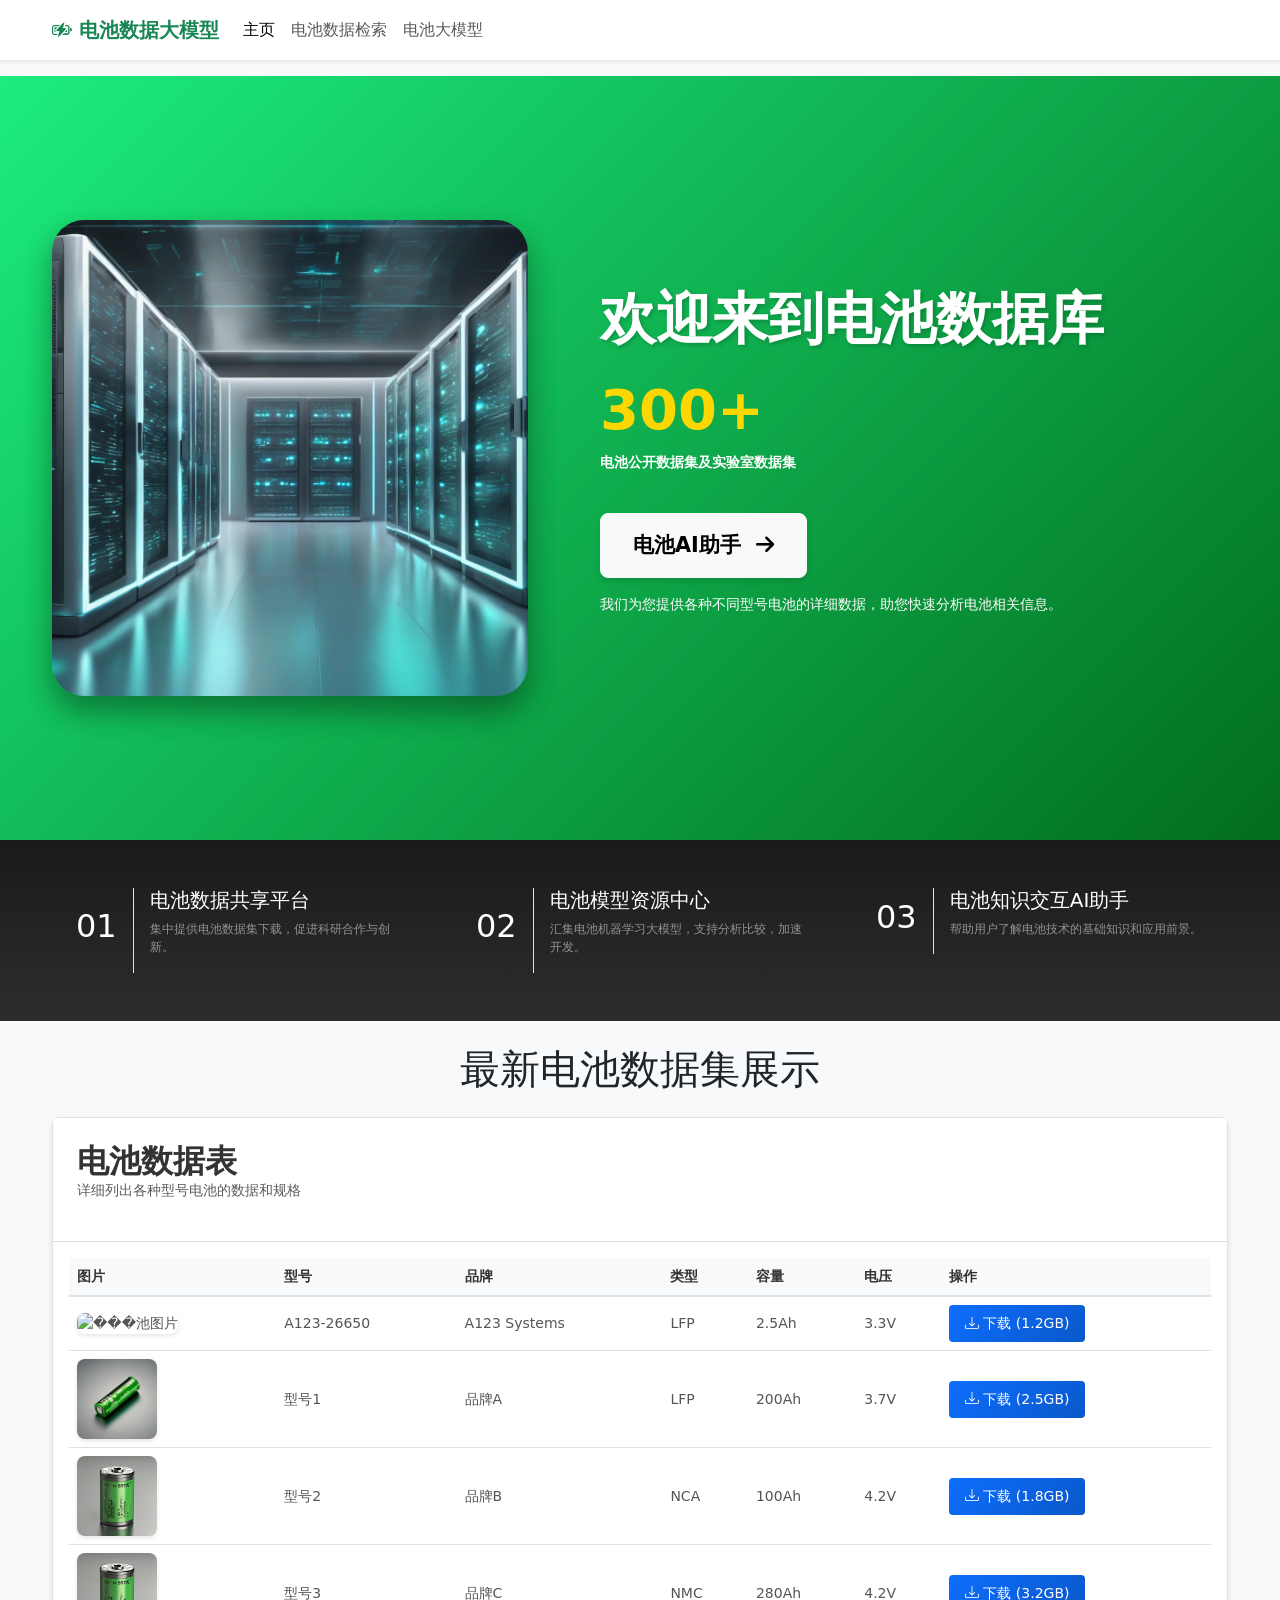
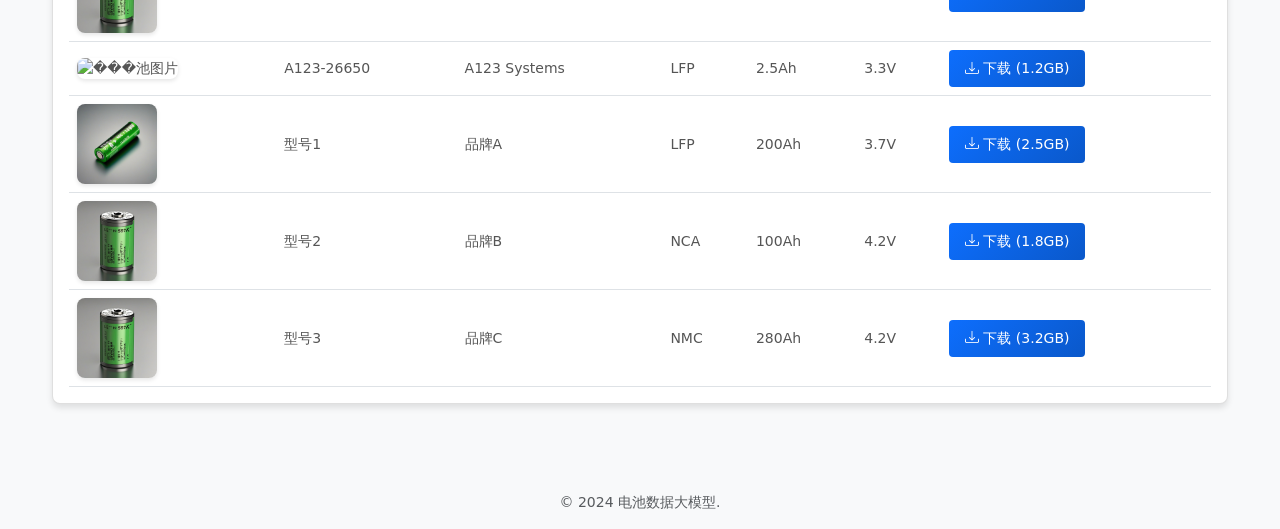
==== index.html @ b0bf1c28 "Initial commit: 电池数据库网站" ====
<!DOCTYPE html>
<html lang="zh">
<head>
    <meta charset="UTF-8">
    <meta name="viewport" content="width=device-width, initial-scale=1.0">
    <title>电池数据库储存</title>
    <link href="https://cdn.jsdelivr.net/npm/bootstrap@5.3.0/dist/css/bootstrap.min.css" rel="stylesheet">
    <link href="https://cdn.jsdelivr.net/npm/bootstrap-icons@1.7.2/font/bootstrap-icons.css" rel="stylesheet">
    <link href="https://cdnjs.cloudflare.com/ajax/libs/font-awesome/6.0.0-beta3/css/all.min.css" rel="stylesheet">
    <link href="styles.css" rel="stylesheet">
    <link href="chat-dialog.css" rel="stylesheet">
    <script src="https://cdnjs.cloudflare.com/ajax/libs/jsrsasign/8.0.20/jsrsasign-all-min.js"></script>
</head>
<body>
    <!-- 修改导航栏部分 -->
    <nav class="navbar navbar-expand-lg navbar-light bg-white fixed-top">
        <div class="container">
            <a class="navbar-brand text-success" href="#"><i class="bi bi-battery-charging"></i> 电池数据大模型</a>
            <button class="navbar-toggler" type="button" data-bs-toggle="collapse" data-bs-target="#navbarNav">
                <span class="navbar-toggler-icon"></span>
            </button>
            <div class="collapse navbar-collapse" id="navbarNav">
                <ul class="navbar-nav me-auto">
                    <li class="nav-item">
                        <a class="nav-link active" href="index.html">主页</a>
                    </li>
                    <li class="nav-item">
                        <a class="nav-link" href="search.html">电池数据检索</a>
                    </li>
                    <li class="nav-item">
                        <a class="nav-link" href="model.html">电池大模型</a>
                    </li>
                </ul>
            </div>
        </div>
    </nav>

    <!-- 添加一个占位div，防止固定导航栏遮挡内容 -->
    <div style="height: 76px;"></div>

    <!--开始页面功能展示区域 -->
    <section class="hero-section bg-gradient-to-br from-orange-500 via-orange-700 to-black">
        <div class="container py-5">
            <div class="row align-items-center">
                <div class="col-md-5">
                    <div class="hero-image rounded-custom">
                        <img src="电池数据库图片.jpeg" 
                             alt="电池数据库图片" 
                             class="img-fluid rounded-custom">
                    </div>
                </div>
                <div class="col-md-7">
                    <div class="hero-content text-white">
                        <h1 class="display-4 fw-bold mb-4">欢迎来到电池数据库</h1>
                        <div class="stats d-flex gap-4 mb-4">
                            <div class="stat-item">
                                <p class="h3 text-warning">300+</p>
                                <p class="fw-semibold">电池公开数据集及实验室数据集</p>
                            </div>
                        </div>
                        <div class="cta-section">
                            <button id="openChatBtn" class="btn btn-light btn-lg mb-3">
                                电池AI助手
                                <i class="fas fa-arrow-right ms-2"></i>
                            </button>
                            <p class="text-orange-50">我们为您提供各种不同型号电池的详细数据，助您快速分析电池相关信息。</p>
                        </div>
                    </div>
                </div>
            </div>
        </div>
    </section>

    <!--优点介绍展示区域 -->
    <div class="features-section bg-dark text-white py-4">
        <div class="container">
            <div class="row">
                <div class="col-md-4 mb-4 mb-md-0">
                    <div class="feature-item d-flex align-items-center">
                        <span class="h2 me-3">01</span>
                        <div class="feature-content border-start ps-3">
                            <h3 class="h5">电池数据共享平台</h3>
                            <p class="text-white-50 small">集中提供电池数据集下载，促进科研合作与创新。</p>
                        </div>
                    </div>
                </div>
                <div class="col-md-4 mb-4 mb-md-0">
                    <div class="feature-item d-flex align-items-center">
                        <span class="h2 me-3">02</span>
                        <div class="feature-content border-start ps-3">
                            <h3 class="h5">电池模型资源中心</h3>
                            <p class="text-white-50 small">汇集电池机器学习大模型，支持分析比较，加速开发。</p>
                        </div>
                    </div>
                </div>
                <div class="col-md-4">
                    <div class="feature-item d-flex align-items-center">
                        <span class="h2 me-3">03</span>
                        <div class="feature-content border-start ps-3">
                            <h3 class="h5">电池知识交互AI助手</h3>
                            <p class="text-white-50 small">帮助用户了解电池技术的基础知识和应用前景。</p>
                        </div>
                    </div>
                </div>
            </div>
        </div>
    </div>

    <!-- 电池数据展示区域 -->
    <div class="container mt-4">
        <h1 class="text-center mb-4">最新电池数据集展示</h1>
        
        <!-- 电池数据表 -->
        <div class="card mb-4">
            <div class="card-header">
                <h2>电池数据表</h2>
                <p class="text-muted">详细列出各种型号电池的数据和规格</p>
            </div>
            <div class="card-body">
                <div class="table-responsive">
                    <table class="table table-hover">
                        <thead>
                            <tr>
                                <th>图片</th>
                                <th>型号</th>
                                <th>品牌</th>
                                <th>类型</th>
                                <th>容量</th>
                                <th>电压</th>
                                <th>操作</th>
                            </tr>
                        </thead>
                        <tbody id="batteryTableBody">
                            <!-- 数据将通过JavaScript动态插入 -->
                        </tbody>
                    </table>
                </div>
            </div>
        </div>
    </div>

    <!-- 页脚 -->
    <footer class="footer mt-5 py-3 bg-light">
        <div class="container text-center">
            <span class="text-muted">© 2024 电池数据大模型.</span>
        </div>
    </footer>

    <script src="https://cdn.jsdelivr.net/npm/bootstrap@5.3.0/dist/js/bootstrap.bundle.min.js"></script>
    
    <!-- 添加数据处理脚本 -->
    <script src="https://cdn.jsdelivr.net/npm/jwt-encode@1.0.1/build/jwt-encode.min.js"></script>
    <script>
        // 电池数据
        const batteryData = {
            title: "电池数据表",
            description: "详细列出各种型号电池的数据和规格",
            data: [
                {
                    imgUrl: "A123.jpeg",
                    col1: "A123-26650",
                    col2: "A123 Systems",
                    col3: "LFP",
                    col4: "2.5Ah",
                    col5: "3.3V",
                    downloadUrl: "datasets/2.5Ah美国A123电池.zip",
                    fileSize: "1.2GB"
                },
                {
                    imgUrl: "电池1.jpeg",
                    col1: "型号1",
                    col2: "品牌A",
                    col3: "LFP",
                    col4: "200Ah",
                    col5: "3.7V",
                    downloadUrl: "datasets/battery1_data.zip",
                    fileSize: "2.5GB"
                },
                {
                    imgUrl: "电池2.jpeg",
                    col1: "型号2",
                    col2: "品牌B",
                    col3: "NCA",
                    col4: "100Ah",
                    col5: "4.2V",
                    downloadUrl: "datasets/battery2_data.zip",
                    fileSize: "1.8GB"
                },
                {
                    imgUrl: "电池2.jpeg",
                    col1: "型号3",
                    col2: "品牌C",
                    col3: "NMC",
                    col4: "280Ah",
                    col5: "4.2V",
                    downloadUrl: "datasets/battery3_data.zip",
                    fileSize: "3.2GB"
                }
            ]
        };

        // 渲染表格数据
        function renderBatteryTable() {
            const tableBody = document.getElementById('batteryTableBody');
            batteryData.data.forEach(item => {
                const row = document.createElement('tr');
                row.innerHTML = `
                    <td><img src="${item.imgUrl}" alt="���池图片" class="battery-img"></td>
                    <td>${item.col1}</td>
                    <td>${item.col2}</td>
                    <td>${item.col3}</td>
                    <td>${item.col4}</td>
                    <td>${item.col5}</td>
                    <td>
                        <button class="btn btn-primary btn-sm download-btn" 
                                data-url="${item.downloadUrl}"
                                data-size="${item.fileSize}"
                                onclick="handleDownload('${item.downloadUrl}', '${item.col1}', '${item.fileSize}')">
                            <i class="bi bi-download"></i> 下载 (${item.fileSize})
                        </button>
                    </td>
                `;
                tableBody.appendChild(row);
            });
        }

        // 页面加载完成后渲染数据
        document.addEventListener('DOMContentLoaded', renderBatteryTable);

        // 使用jsrsasign库重写generateToken函数
        function generateToken(apiKey) {
            try {
                const [id, secret] = apiKey.split('.');
                
                const header = {
                    alg: 'HS256',
                    sign_type: 'SIGN'
                };
                
                const payload = {
                    api_key: id,
                    exp: Date.now() + 3600000,
                    timestamp: Date.now()
                };
                
                const sHeader = JSON.stringify(header);
                const sPayload = JSON.stringify(payload);
                
                return KJUR.jws.JWS.sign("HS256", sHeader, sPayload, secret);
            } catch (e) {
                console.error('生成token失败:', e);
                return null;
            }
        }

        // 修改聊天对话相关函数
        async function sendMessageToAPI(message) {
            const API_KEY = '0cbbbb905f159774d2df3883a0c5fc00.mhemg7RPqyA98vLf'; // 更新的API密钥
            const token = generateToken(API_KEY);
            
            try {
                const response = await fetch('https://open.bigmodel.cn/api/paas/v4/chat/completions', {
                    method: 'POST',
                    headers: {
                        'Authorization': `Bearer ${token}`,
                        'Content-Type': 'application/json'
                    },
                    body: JSON.stringify({
                        model: 'glm-4',
                        messages: [
                            {
                                role: 'user',
                                content: message
                            }
                        ]
                    })
                });

                if (!response.ok) {
                    throw new Error('API请求失败');
                }

                const data = await response.json();
                return data.choices[0].message.content;
            } catch (error) {
                console.error('发送消息失败:', error);
                return '抱歉，发生了错误，请稍后重试。';
            }
        }

        // 添加消息显示函数
        function addMessage(content, isUser = false) {
            const messagesDiv = document.getElementById('chatMessages');
            const messageDiv = document.createElement('div');
            messageDiv.className = `message ${isUser ? 'user-message' : 'bot-message'}`;
            
            const avatar = document.createElement('img');
            avatar.className = 'message-avatar';
            avatar.src = isUser ? '使用者头像.png' : 'ai助手头像.png';
            avatar.alt = isUser ? '用户' : 'AI助手';
            
            const messageContent = document.createElement('div');
            messageContent.className = 'message-content';
            messageContent.textContent = content;
            
            messageDiv.appendChild(avatar);
            messageDiv.appendChild(messageContent);
            messagesDiv.appendChild(messageDiv);
            messagesDiv.scrollTop = messagesDiv.scrollHeight;
        }

        // 确保DOM加载完成后再添加事件监听器
        document.addEventListener('DOMContentLoaded', function() {
            // 初始化聊天对话框的打开/关闭功能
            const chatDialog = document.getElementById('chatDialog');
            const openChatBtn = document.getElementById('openChatBtn');
            const closeChatBtn = document.getElementById('closeChatBtn');
            const sendMessageBtn = document.getElementById('sendMessage');
            const userInput = document.getElementById('userInput');

            if (openChatBtn) {
                openChatBtn.addEventListener('click', () => {
                    chatDialog.classList.add('show');
                });
            }

            if (closeChatBtn) {
                closeChatBtn.addEventListener('click', () => {
                    chatDialog.classList.remove('show');
                });
            }

            // 发送消息事件监听器
            if (sendMessageBtn && userInput) {
                sendMessageBtn.addEventListener('click', async () => {
                    const message = userInput.value.trim();
                    
                    if (message) {
                        addMessage(message, true);
                        userInput.value = '';
                        
                        const loadingMessage = '正在思考...';
                        addMessage(loadingMessage);
                        
                        const response = await sendMessageToAPI(message);
                        
                        const messagesDiv = document.getElementById('chatMessages');
                        messagesDiv.removeChild(messagesDiv.lastChild);
                        addMessage(response);
                    }
                });

                // Enter键发送消息
                userInput.addEventListener('keypress', (e) => {
                    if (e.key === 'Enter' && !e.shiftKey) {
                        e.preventDefault();
                        sendMessageBtn.click();
                    }
                });
            }

            // 渲染电池数据表
            renderBatteryTable();

            // 添加拉伸功能
            const resizeHandle = chatDialog.querySelector('.chat-dialog::after');
            let isResizing = false;
            let originalWidth;
            let originalHeight;
            let originalX;
            let originalY;

            // 拉伸开始
            chatDialog.addEventListener('mousedown', function(e) {
                if (e.offsetX < 15 && e.offsetY < 15) {
                    isResizing = true;
                    originalWidth = chatDialog.offsetWidth;
                    originalHeight = chatDialog.offsetHeight;
                    originalX = e.pageX;
                    originalY = e.pageY;
                    e.preventDefault();
                }
            });

            // 拉伸过程
            document.addEventListener('mousemove', function(e) {
                if (!isResizing) return;

                const width = originalWidth - (e.pageX - originalX);
                const height = originalHeight - (e.pageY - originalY);

                if (width >= 300 && width <= 800) {
                    chatDialog.style.width = width + 'px';
                }
                if (height >= 400 && height <= 800) {
                    chatDialog.style.height = height + 'px';
                }
            });

            // 拉伸结束
            document.addEventListener('mouseup', function() {
                isResizing = false;
            });

            // 防止拖动时选中文本
            chatDialog.addEventListener('selectstart', function(e) {
                if (isResizing) {
                    e.preventDefault();
                }
            });
        });

        // 修改 handleDownload 函数
        async function handleDownload(url, name, size) {
            try {
                // 显示确认对话框
                const confirmed = await showDownloadConfirm(name, size);
                if (!confirmed) return;

                const progressDialog = showDownloadProgress();
                
                // 特别处理A123电池数据集
                if (name === 'A123-26650') {
                    try {
                        const response = await fetch('datasets/2.5Ah美国A123电池.zip');
                        
                        if (!response.ok) {
                            throw new Error(`HTTP error! status: ${response.status}`);
                        }
                        
                        // 获取文件大小
                        const contentLength = response.headers.get('content-length');
                        const total = parseInt(contentLength, 10);
                        let loaded = 0;

                        // 创建响应流读取器
                        const reader = response.body.getReader();
                        const chunks = [];

                        // 读取数据流
                        while (true) {
                            const {done, value} = await reader.read();
                            if (done) break;
                            
                            chunks.push(value);
                            loaded += value.length;
                            
                            // 更新进度条
                            const progress = (loaded / total) * 100;
                            updateDownloadProgress(progress);
                        }

                        // 合并数据块
                        const blob = new Blob(chunks, {
                            type: 'application/zip'
                        });

                        // 创建下载链接
                        const downloadUrl = URL.createObjectURL(blob);
                        const a = document.createElement('a');
                        a.href = downloadUrl;
                        a.download = '2.5Ah美国A123电池.zip';
                        document.body.appendChild(a);
                        a.click();
                        document.body.removeChild(a);
                        URL.revokeObjectURL(downloadUrl);

                        // 完成下载
                        hideDownloadProgress();
                        showDownloadSuccess();
                    } catch (error) {
                        console.error('下载错误:', error);
                        hideDownloadProgress();
                        showDownloadError('文件下载失败，请确保文件存在且可访问。');
                        return;
                    }
                }
            } catch (error) {
                console.error('下载错误:', error);
                hideDownloadProgress();
                showDownloadError(error.message);
            }
        }

        // 修改下载成功提示
        function showDownloadSuccess() {
            const toastDiv = document.createElement('div');
            toastDiv.className = 'toast';
            toastDiv.setAttribute('role', 'alert');
            toastDiv.setAttribute('aria-live', 'assertive');
            toastDiv.setAttribute('aria-atomic', 'true');
            
            toastDiv.innerHTML = `
                <div class="toast-header bg-success text-white">
                    <strong class="me-auto">下载成功</strong>
                    <button type="button" class="btn-close" data-bs-dismiss="toast" aria-label="Close"></button>
                </div>
                <div class="toast-body">
                    2.5Ah美国A123电池数据集已成功下载到您的设备。
                </div>
            `;
            
            document.body.appendChild(toastDiv);
            const toast = new bootstrap.Toast(toastDiv, {
                animation: true,
                autohide: true,
                delay: 3000
            });
            toast.show();
            
            // 自动移除 toast
            toastDiv.addEventListener('hidden.bs.toast', () => {
                document.body.removeChild(toastDiv);
            });
        }

        // 显示下载确认对话框
        function showDownloadConfirm(name, size) {
            return new Promise((resolve) => {
                const modal = new bootstrap.Modal(document.createElement('div'));
                modal.element.innerHTML = `
                    <div class="modal-dialog">
                        <div class="modal-content">
                            <div class="modal-header">
                                <h5 class="modal-title">确认下载</h5>
                                <button type="button" class="btn-close" data-bs-dismiss="modal"></button>
                            </div>
                            <div class="modal-body">
                                <p>您确定要下载 ${name} 数据集吗？</p>
                                <p>文件大小：${size}</p>
                            </div>
                            <div class="modal-footer">
                                <button type="button" class="btn btn-secondary" data-bs-dismiss="modal">取消</button>
                                <button type="button" class="btn btn-primary" onclick="modal.hide(); resolve(true);">确认下载</button>
                            </div>
                        </div>
                    </div>
                `;
                document.body.appendChild(modal.element);
                modal.show();
            });
        }

        // 显示下载进度
        function showDownloadProgress() {
            const progressDialog = document.createElement('div');
            progressDialog.className = 'download-progress';
            progressDialog.innerHTML = `
                <div class="progress-content">
                    <h4>正在下载...</h4>
                    <div class="progress">
                        <div class="progress-bar" role="progressbar" style="width: 0%"></div>
                    </div>
                    <p class="progress-text">0%</p>
                </div>
            `;
            document.body.appendChild(progressDialog);
            return progressDialog;
        }

        // 更新下载进度
        function updateDownloadProgress(progress) {
            const progressBar = document.querySelector('.download-progress .progress-bar');
            const progressText = document.querySelector('.download-progress .progress-text');
            if (progressBar && progressText) {
                progressBar.style.width = `${progress}%`;
                progressText.textContent = `${Math.round(progress)}%`;
            }
        }

        // 隐藏下载进度
        function hideDownloadProgress() {
            const progressDialog = document.querySelector('.download-progress');
            if (progressDialog) {
                progressDialog.remove();
            }
        }

        // 添加更详细的下载错误提示
        function showDownloadError(errorMessage) {
            const toast = new bootstrap.Toast(document.createElement('div'));
            toast.element.innerHTML = `
                <div class="toast-header bg-danger text-white">
                    <strong class="me-auto">下载失败</strong>
                    <button type="button" class="btn-close" data-bs-dismiss="toast"></button>
                </div>
                <div class="toast-body">
                    <p>下载过程中发生错误：${errorMessage}</p>
                    <p>请检查网络连接后重试，或联系技术支持。</p>
                </div>
            `;
            document.body.appendChild(toast.element);
            toast.show();
        }
    </script>

    <!-- 修改聊天对话框的HTML结构 -->
    <div id="chatDialog" class="chat-dialog">
        <div class="chat-dialog-content">
            <div class="chat-header">
                <h5>电池AI助手</h5>
                <button class="close-btn" id="closeChatBtn">
                    <i class="fas fa-times"></i>
                </button>
            </div>
            <div class="chat-messages" id="chatMessages">
                <!-- 添加默认欢迎消息 -->
                <div class="message bot-message">
                    <img src="ai助手头像.png" alt="AI助手" class="message-avatar">
                    <div class="message-content">
                        您好！我是电池AI助手，很高兴为您服务。请问有什么可以帮您的吗？
                    </div>
                </div>
            </div>
            <div class="chat-input-area">
                <textarea id="userInput" placeholder="请输入您的问题..." rows="1"></textarea>
                <button id="sendMessage" class="send-btn">
                    <i class="fas fa-paper-plane"></i>
                </button>
            </div>
        </div>
    </div>

    <script src="chat-dialog.js"></script>
</body>
</html>
---- styles.css ----
/* 基础样式 */
body {
    min-height: 100vh;
    display: flex;
    flex-direction: column;
    background-color: #f8f9fa;
}

/* 导航栏样式 */
.navbar {
    box-shadow: 0 2px 4px rgba(0,0,0,0.1);
}

.navbar-brand {
    font-weight: 700;
    font-size: 1.4rem;
}

/* 开始页面功能展示区域 */
.hero-section {
    background: linear-gradient(135deg, #1ced7d 0%, rgb(2, 109, 29) 100%);
    padding: 6rem 0;
    margin-bottom: 0;
}

.hero-content {
    padding: 2rem 0;
    padding-left: 3rem;
}

.hero-content h1 {
    font-size: 3.5rem;
    font-weight: 800;
    margin-bottom: 2rem;
    text-shadow: 2px 2px 4px rgba(0,0,0,0.2);
}

.rounded-custom {
    border-radius: 2rem;
    box-shadow: 0 15px 30px rgba(0,0,0,0.2);
    transition: transform 0.3s ease;
}

.rounded-custom:hover {
    transform: translateY(-10px);
}

/* 优点介绍展示 */
.features-section {
    background: linear-gradient(to bottom, #1a1a1a, #2d2d2d);
    padding: 3rem 0;
}

.feature-item {
    padding: 1.5rem;
    transition: transform 0.3s ease;
}

.feature-item:hover {
    transform: translateY(-5px);
}

.feature-content h3 {
    color: #fff;
    margin-bottom: 0.5rem;
}

/* 数据表样式 */
.card {
    border: none;
    box-shadow: 0 4px 6px rgba(0,0,0,0.1);
    margin-bottom: 2rem;
    border-radius: 1rem;
}

.card-header {
    background-color: #fff;
    border-bottom: 1px solid rgba(0,0,0,0.1);
    padding: 1.5rem;
}

.card-header h2 {
    margin: 0;
    color: #333;
    font-weight: 600;
}

.battery-img {
    width: 80px;
    height: 80px;
    object-fit: cover;
    border-radius: 0.5rem;
    box-shadow: 0 2px 4px rgba(0,0,0,0.1);
    transition: transform 0.2s ease;
}

.battery-img:hover {
    transform: scale(1.1);
}

.table {
    margin-bottom: 0;
}

.table th {
    background-color: #f8f9fa;
    font-weight: 600;
    color: #333;
    border-bottom: 2px solid #dee2e6;
}

.table td {
    vertical-align: middle;
    color: #555;
}

.table-hover tbody tr:hover {
    background-color: rgba(13, 110, 253, 0.05);
}

/* 按钮样式 */
.btn-primary {
    background: linear-gradient(135deg, #0d6efd 0%, #0a58ca 100%);
    border: none;
    padding: 0.5rem 1rem;
    font-weight: 500;
    transition: all 0.3s ease;
}

.btn-primary:hover {
    transform: translateY(-2px);
    box-shadow: 0 4px 8px rgba(13, 110, 253, 0.2);
}

/* 页脚样式 */
.footer {
    background-color: #1a1a1a;
    color: #fff;
    padding: 2rem 0;
    margin-top: auto;
}

/* 修改统计数字样式 */
.stat-item .h3 {
    font-size: 3.5rem !important;
    font-weight: 800 !important;
    color: #ffd700 !important;
}

/* 修改按钮样式 */
.cta-section .btn-light {
    font-size: 1.3rem;
    font-weight: 700;
    padding: 1rem 2rem;
    border-radius: 0.5rem;
    transition: all 0.3s ease;
    box-shadow: 0 4px 6px rgba(0,0,0,0.1);
}

.cta-section .btn-light:hover {
    transform: translateY(-3px);
    box-shadow: 0 6px 12px rgba(0,0,0,0.15);
}

/* 响应式调整 */
@media (max-width: 768px) {
    .hero-content {
        padding-left: 1rem;
        padding-top: 2rem;
    }
    
    .stat-item .h3 {
        font-size: 2.8rem !important;
    }
    
    .cta-section .btn-light {
        font-size: 1.1rem;
        padding: 0.8rem 1.6rem;
    }
}

/* AI助手模态窗口样式 */
.modal-content {
    border: none;
    border-radius: 1rem;
    box-shadow: 0 10px 30px rgba(0,0,0,0.1);
}

.bg-gradient-primary {
    background: linear-gradient(135deg, #28a745 0%, #20c997 100%);
}

.chat-container {
    max-height: 300px;
    overflow-y: auto;
}

.ai-message .message-content {
    background-color: #f8f9fa;
    border-radius: 1rem;
    max-width: 80%;
}

.quick-actions .btn-outline-primary {
    border-radius: 20px;
}

.modal-header .btn-close {
    opacity: 0.8;
}

.modal-header .btn-close:hover {
    opacity: 1;
}

.ai-avatar {
    width: 40px;
    height: 40px;
    display: flex;
    align-items: center;
    justify-content: center;
    background-color: rgba(40, 167, 69, 0.1);
    border-radius: 50%;
}

/* 添加对话框相关样式 */
.chat-modal {
    display: none;
    position: fixed;
    bottom: 20px;
    right: 20px;
    width: 400px;
    height: 600px;
    background: white;
    border-radius: 12px;
    box-shadow: 0 5px 30px rgba(0, 0, 0, 0.15);
    z-index: 1000;
}

.chat-container {
    display: flex;
    flex-direction: column;
    height: 100%;
}

.chat-header {
    padding: 16px;
    border-bottom: 1px solid #eee;
    display: flex;
    justify-content: space-between;
    align-items: center;
    background: #f8f9fa;
    border-radius: 12px 12px 0 0;
}

.chat-messages {
    flex: 1;
    overflow-y: auto;
    padding: 20px;
}

.message {
    margin-bottom: 16px;
    display: flex;
    flex-direction: column;
}

.message.user {
    align-items: flex-end;
}

.message.assistant {
    align-items: flex-start;
}

.message-content {
    max-width: 80%;
    padding: 12px 16px;
    border-radius: 12px;
    background: #f0f2f5;
}

.message.user .message-content {
    background: #007bff;
    color: white;
}

.chat-input {
    padding: 16px;
    border-top: 1px solid #eee;
    display: flex;
    gap: 10px;
}

.chat-input textarea {
    resize: none;
    border-radius: 20px;
    padding: 8px 16px;
}

.send-button {
    border-radius: 50%;
    width: 40px;
    height: 40px;
    padding: 0;
    display: flex;
    align-items: center;
    justify-content: center;
}

.download-progress {
    position: fixed;
    top: 50%;
    left: 50%;
    transform: translate(-50%, -50%);
    background: white;
    padding: 20px;
    border-radius: 8px;
    box-shadow: 0 2px 10px rgba(0,0,0,0.1);
    z-index: 1000;
    min-width: 300px;
}

.download-progress .progress {
    margin: 15px 0;
    height: 20px;
}

.download-progress .progress-text {
    text-align: center;
    margin: 5px 0 0;
    font-weight: bold;
}

.toast {
    position: fixed;
    top: 20px;
    right: 20px;
    z-index: 1100;
}
---- chat-dialog.css ----
body {
    font-size: 14px;
    line-height: 1.5;
    min-height: 100vh;
    display: flex;
    flex-direction: column;
}

.container {
    max-width: 1200px;
    margin: 0 auto;
}

/* 导航栏样式统一 */
.navbar {
    box-shadow: 0 2px 4px rgba(0,0,0,.08);
    height: 60px;
}

.navbar-brand {
    font-size: 1.25rem;
}

.nav-link {
    font-size: 1rem;
}

/* 内容区域样式 */
.card {
    border-radius: 8px;
    border: 1px solid rgba(0,0,0,.125);
}

.card-header {
    background-color: #fff;
    border-bottom: 1px solid rgba(0,0,0,.125);
}

/* 表单元素样式统一 */
.form-select, .form-control {
    font-size: 14px;
    height: 38px;
}

.btn {
    font-size: 14px;
}

/* 页脚样式 */
.footer {
    margin-top: auto;
    background-color: #f8f9fa;
    padding: 1rem 0;
}

/* 搜索结果卡片样式更新 */
.result-card {
    transition: all 0.2s;
    border: none;
    border-bottom: 1px solid #e8e8e8;
    border-radius: 0;
    margin-bottom: 15px;
    background-color: transparent;
}

.result-card:hover {
    transform: none;
    background-color: #f8fff8;
    box-shadow: none;
}

.result-card .card-body {
    padding: 16px 20px;
}

.card-title {
    color: #1e6e42;
    font-size: 16px;
    font-weight: 500;
    margin-bottom: 12px;
    cursor: pointer;
}

.card-title:hover {
    color: #2d8653;
    text-decoration: underline;
}

.card-text {
    color: #666;
    font-size: 13px;
    line-height: 1.6;
    margin-bottom: 12px;
}

/* 搜索结果元数据样式 */
.result-metadata {
    display: flex;
    align-items: center;
    gap: 20px;
    color: #888;
    font-size: 12px;
}

.result-metadata span {
    display: flex;
    align-items: center;
    gap: 4px;
}

/* 修改搜索结果容器样式 */
.search-results {
    background-color: #fff;
    border-radius: 8px;
    box-shadow: 0 1px 3px rgba(0,0,0,0.05);
    padding: 15px;
    margin-top: 20px;
}

.chat-dialog {
    display: none;
    position: fixed;
    bottom: 20px;
    right: 20px;
    width: 350px;
    height: 500px;
    background: #fff;
    border-radius: 12px;
    box-shadow: 0 5px 20px rgba(0,0,0,0.15);
    z-index: 1000;
    overflow: hidden;
}

.chat-dialog.show {
    display: block;
}

.chat-dialog-content {
    display: flex;
    flex-direction: column;
    height: 100%;
}

.chat-header {
    padding: 15px;
    background: #f8f9fa;
    border-bottom: 1px solid #eee;
    display: flex;
    justify-content: space-between;
    align-items: center;
}

.chat-header h5 {
    margin: 0;
    font-size: 1.1rem;
    color: #333;
}

.close-btn {
    background: none;
    border: none;
    color: #666;
    cursor: pointer;
    padding: 5px;
}

.close-btn:hover {
    color: #333;
}

.chat-messages {
    flex: 1;
    overflow-y: auto;
    padding: 15px;
    background: #f5f5f5;
}

.message {
    max-width: 80%;
    margin-bottom: 15px;
    padding: 10px 15px;
    border-radius: 15px;
    word-wrap: break-word;
    display: flex;
    align-items: flex-start;
    gap: 10px;
}

.message-avatar {
    width: 36px;
    height: 36px;
    border-radius: 50%;
    flex-shrink: 0;
}

.message-content {
    padding: 10px 15px;
    border-radius: 15px;
    max-width: calc(100% - 46px);
}

.user-message {
    flex-direction: row-reverse;
    margin-left: auto;
}

.user-message .message-content {
    background: #007bff;
    color: white;
    border-bottom-right-radius: 5px;
}

.bot-message {
    flex-direction: row;
    margin-right: auto;
}

.bot-message .message-content {
    background: white;
    color: #333;
    border-bottom-left-radius: 5px;
    box-shadow: 0 1px 2px rgba(0,0,0,0.1);
}

.chat-input-area {
    padding: 15px;
    background: #fff;
    border-top: 1px solid #eee;
    display: flex;
    gap: 10px;
}

#userInput {
    flex: 1;
    border: 1px solid #ddd;
    border-radius: 20px;
    padding: 8px 15px;
    resize: none;
    max-height: 100px;
    overflow-y: auto;
}

.send-btn {
    background: #007bff;
    color: white;
    border: none;
    border-radius: 50%;
    width: 40px;
    height: 40px;
    display: flex;
    align-items: center;
    justify-content: center;
    cursor: pointer;
    transition: background-color 0.2s;
}

.send-btn:hover {
    background: #0056b3;
}

/* 移动端适配 */
@media (max-width: 768px) {
    .chat-dialog {
        width: 100%;
        height: 100%;
        bottom: 0;
        right: 0;
        border-radius: 0;
    }

    .chat-dialog-content {
        height: 100vh;
    }

    .chat-header {
        padding: 15px;
        position: sticky;
        top: 0;
        background: #f8f9fa;
        z-index: 2;
    }

    .chat-messages {
        flex: 1;
        padding: 15px;
    }

    .chat-input-area {
        position: sticky;
        bottom: 0;
        background: #fff;
        padding: 10px 15px;
        padding-bottom: calc(10px + env(safe-area-inset-bottom));
    }

    .message {
        max-width: 85%;
    }

    #userInput {
        font-size: 16px; /* 防止iOS自动缩放 */
    }

    .message-avatar {
        width: 32px;
        height: 32px;
    }
    
    .message-content {
        max-width: calc(100% - 42px);
    }
}

/* 添加平滑过渡效果 */
.chat-dialog {
    transition: all 0.3s ease-in-out;
}

/* 适配iPhone底部安全区域 */
@supports (padding-bottom: env(safe-area-inset-bottom)) {
    .chat-input-area {
        padding-bottom: calc(15px + env(safe-area-inset-bottom));
    }
}

/* 添加滚动条样式 */
.chat-messages::-webkit-scrollbar {
    width: 6px;
}

.chat-messages::-webkit-scrollbar-track {
    background: #f1f1f1;
}

.chat-messages::-webkit-scrollbar-thumb {
    background: #888;
    border-radius: 3px;
}

.chat-messages::-webkit-scrollbar-thumb:hover {
    background: #555;
}
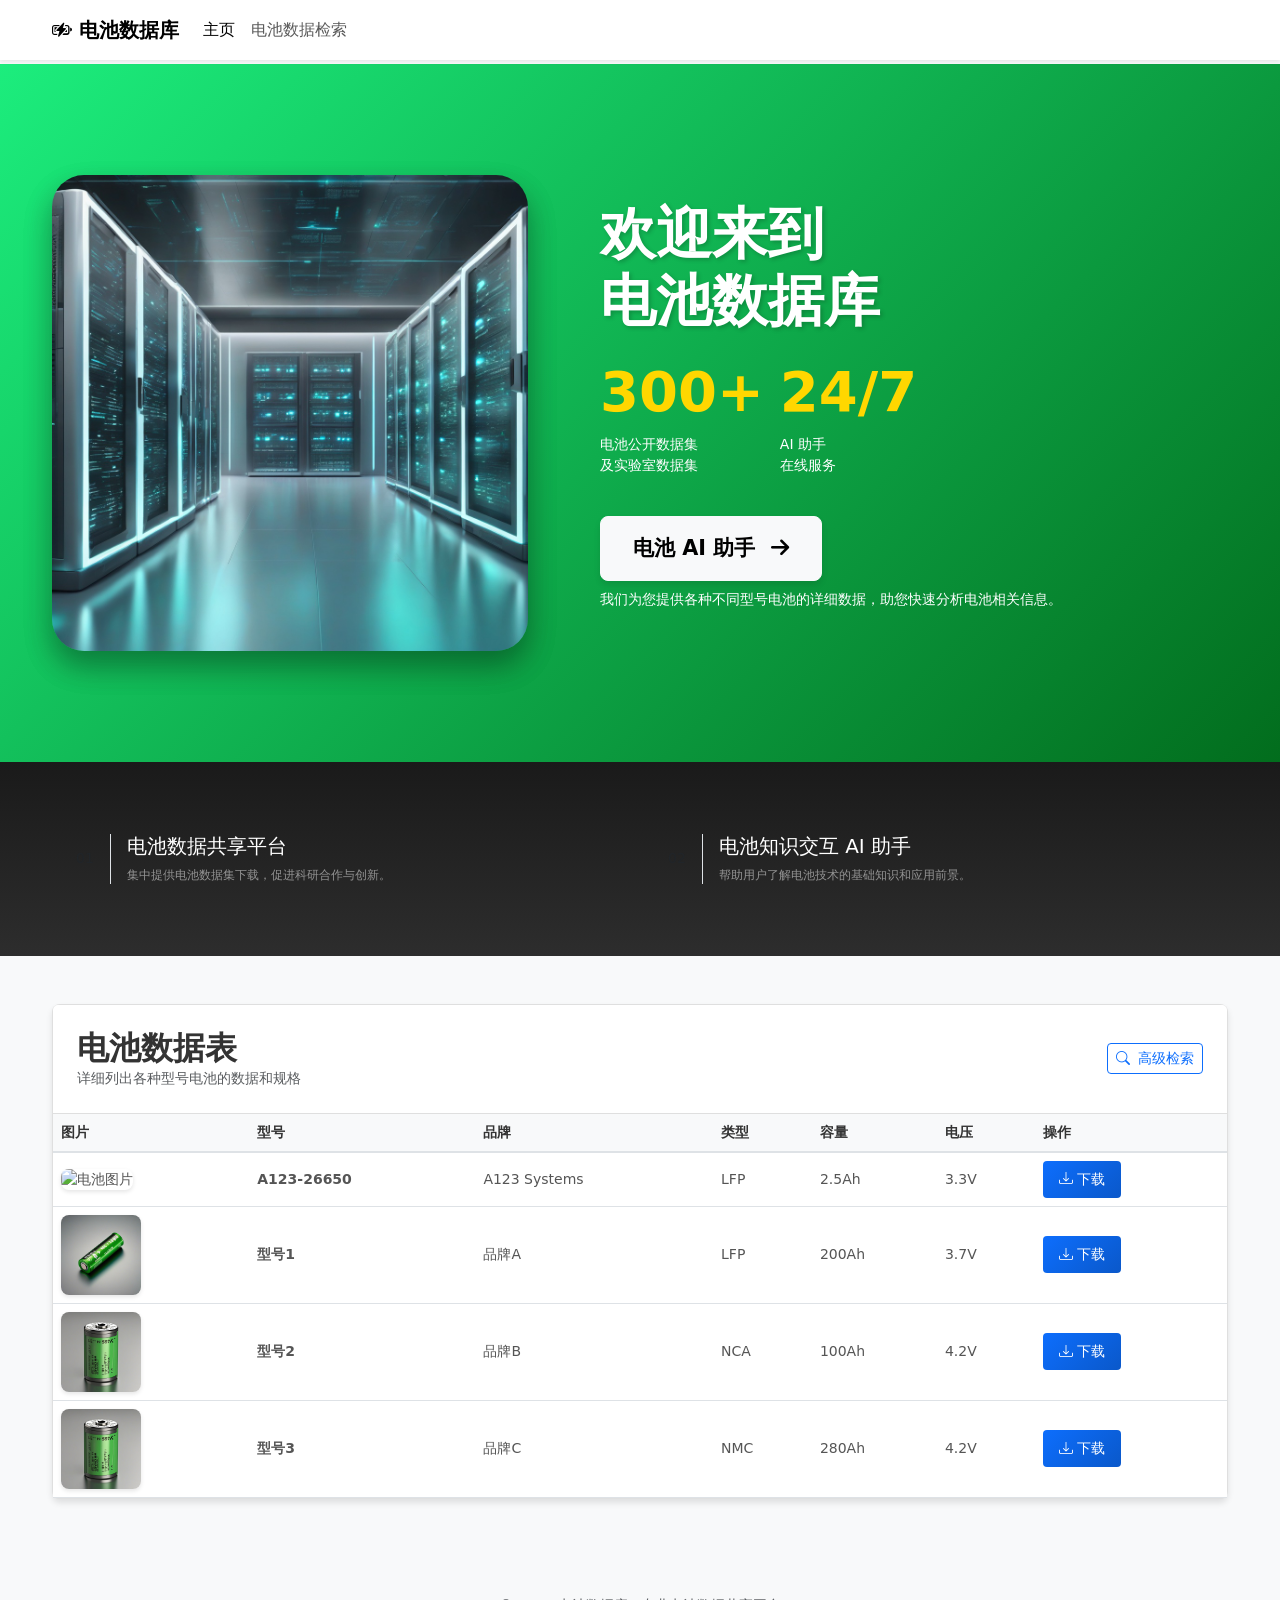
==== commit 6bf4af25: "Update index.html" ====
--- a/index.html
+++ b/index.html
@@ -12,10 +12,13 @@
     <script src="https://cdnjs.cloudflare.com/ajax/libs/jsrsasign/8.0.20/jsrsasign-all-min.js"></script>
 </head>
 <body>
-    <!-- 修改导航栏部分 -->
+
+    <!-- 导航栏 -->
     <nav class="navbar navbar-expand-lg navbar-light bg-white fixed-top">
         <div class="container">
-            <a class="navbar-brand text-success" href="#"><i class="bi bi-battery-charging"></i> 电池数据大模型</a>
+            <a class="navbar-brand" href="index.html">
+                <i class="bi bi-battery-charging"></i> 电池数据库
+            </a>
             <button class="navbar-toggler" type="button" data-bs-toggle="collapse" data-bs-target="#navbarNav">
                 <span class="navbar-toggler-icon"></span>
             </button>
@@ -27,43 +30,48 @@
                     <li class="nav-item">
                         <a class="nav-link" href="search.html">电池数据检索</a>
                     </li>
-                    <li class="nav-item">
-                        <a class="nav-link" href="model.html">电池大模型</a>
-                    </li>
                 </ul>
             </div>
         </div>
     </nav>
 
-    <!-- 添加一个占位div，防止固定导航栏遮挡内容 -->
-    <div style="height: 76px;"></div>
-
-    <!--开始页面功能展示区域 -->
-    <section class="hero-section bg-gradient-to-br from-orange-500 via-orange-700 to-black">
-        <div class="container py-5">
-            <div class="row align-items-center">
+    <!-- 导航栏占位 -->
+    <div style="height: 64px;"></div>
+
+    <!-- Hero 区域 -->
+    <section class="hero-section">
+        <div class="container py-2">
+            <div class="row align-items-center g-4">
                 <div class="col-md-5">
                     <div class="hero-image rounded-custom">
-                        <img src="电池数据库图片.jpeg" 
-                             alt="电池数据库图片" 
+                        <img src="电池数据库图片.jpeg"
+                             alt="电池数据库图片"
                              class="img-fluid rounded-custom">
                     </div>
                 </div>
                 <div class="col-md-7">
                     <div class="hero-content text-white">
-                        <h1 class="display-4 fw-bold mb-4">欢迎来到电池数据库</h1>
-                        <div class="stats d-flex gap-4 mb-4">
+                        <h1 class="display-4 fw-bold mb-4">
+                            欢迎来到<br><span>电池数据库</span>
+                        </h1>
+                        <div class="stats d-flex flex-wrap gap-3 mb-4">
                             <div class="stat-item">
-                                <p class="h3 text-warning">300+</p>
-                                <p class="fw-semibold">电池公开数据集及实验室数据集</p>
+                                <p class="h3">300+</p>
+                                <p>电池公开数据集<br>及实验室数据集</p>
+                            </div>
+                            <div class="stat-item">
+                                <p class="h3">24/7</p>
+                                <p>AI 助手<br>在线服务</p>
                             </div>
                         </div>
                         <div class="cta-section">
-                            <button id="openChatBtn" class="btn btn-light btn-lg mb-3">
-                                电池AI助手
+                            <button id="openChatBtn" class="btn btn-light btn-lg mb-2">
+                                电池 AI 助手
                                 <i class="fas fa-arrow-right ms-2"></i>
                             </button>
-                            <p class="text-orange-50">我们为您提供各种不同型号电池的详细数据，助您快速分析电池相关信息。</p>
+                            <p class="hero-subtext">
+                                我们为您提供各种不同型号电池的详细数据，助您快速分析电池相关信息。
+                            </p>
                         </div>
                     </div>
                 </div>
@@ -71,54 +79,48 @@
         </div>
     </section>
 
-    <!--优点介绍展示区域 -->
-    <div class="features-section bg-dark text-white py-4">
+    <!-- 功能特色区域 -->
+    <div class="features-section">
         <div class="container">
-            <div class="row">
-                <div class="col-md-4 mb-4 mb-md-0">
-                    <div class="feature-item d-flex align-items-center">
-                        <span class="h2 me-3">01</span>
+            <div class="row g-2">
+                <div class="col-md-6">
+                    <div class="feature-item d-flex align-items-center gap-3">
+                        <span class="feature-number">01</span>
                         <div class="feature-content border-start ps-3">
                             <h3 class="h5">电池数据共享平台</h3>
-                            <p class="text-white-50 small">集中提供电池数据集下载，促进科研合作与创新。</p>
+                            <p class="text-white-50 small mb-0">集中提供电池数据集下载，促进科研合作与创新。</p>
                         </div>
                     </div>
                 </div>
-                <div class="col-md-4 mb-4 mb-md-0">
-                    <div class="feature-item d-flex align-items-center">
-                        <span class="h2 me-3">02</span>
+                <div class="col-md-6">
+                    <div class="feature-item d-flex align-items-center gap-3">
+                        <span class="feature-number">02</span>
                         <div class="feature-content border-start ps-3">
-                            <h3 class="h5">电池模型资源中心</h3>
-                            <p class="text-white-50 small">汇集电池机器学习大模型，支持分析比较，加速开发。</p>
+                            <h3 class="h5">电池知识交互 AI 助手</h3>
+                            <p class="text-white-50 small mb-0">帮助用户了解电池技术的基础知识和应用前景。</p>
                         </div>
                     </div>
                 </div>
-                <div class="col-md-4">
-                    <div class="feature-item d-flex align-items-center">
-                        <span class="h2 me-3">03</span>
-                        <div class="feature-content border-start ps-3">
-                            <h3 class="h5">电池知识交互AI助手</h3>
-                            <p class="text-white-50 small">帮助用户了解电池技术的基础知识和应用前景。</p>
-                        </div>
-                    </div>
-                </div>
             </div>
         </div>
     </div>
 
     <!-- 电池数据展示区域 -->
-    <div class="container mt-4">
-        <h1 class="text-center mb-4">最新电池数据集展示</h1>
-        
-        <!-- 电池数据表 -->
-        <div class="card mb-4">
-            <div class="card-header">
-                <h2>电池数据表</h2>
-                <p class="text-muted">详细列出各种型号电池的数据和规格</p>
+    <div class="container mt-5 mb-5">
+
+        <div class="card">
+            <div class="card-header d-flex justify-content-between align-items-center">
+                <div>
+                    <h2>电池数据表</h2>
+                    <p class="text-muted mb-0">详细列出各种型号电池的数据和规格</p>
+                </div>
+                <a href="search.html" class="btn btn-outline-primary btn-sm">
+                    <i class="bi bi-search me-1"></i> 高级检索
+                </a>
             </div>
-            <div class="card-body">
+            <div class="card-body p-0">
                 <div class="table-responsive">
-                    <table class="table table-hover">
+                    <table class="table table-hover mb-0">
                         <thead>
                             <tr>
                                 <th>图片</th>
@@ -131,7 +133,7 @@
                             </tr>
                         </thead>
                         <tbody id="batteryTableBody">
-                            <!-- 数据将通过JavaScript动态插入 -->
+                            <!-- 数据将通过 JavaScript 动态插入 -->
                         </tbody>
                     </table>
                 </div>
@@ -140,17 +142,24 @@
     </div>
 
     <!-- 页脚 -->
-    <footer class="footer mt-5 py-3 bg-light">
+    <footer class="footer mt-auto py-3">
         <div class="container text-center">
-            <span class="text-muted">© 2024 电池数据大模型.</span>
+            <span class="text-muted">© 2024 电池数据库 · 专业电池数据共享平台</span>
         </div>
     </footer>
 
     <script src="https://cdn.jsdelivr.net/npm/bootstrap@5.3.0/dist/js/bootstrap.bundle.min.js"></script>
-    
-    <!-- 添加数据处理脚本 -->
     <script src="https://cdn.jsdelivr.net/npm/jwt-encode@1.0.1/build/jwt-encode.min.js"></script>
+
     <script>
+        // 类型对应徽章样式
+        const typeClass = {
+            'LFP': 'badge-lfp',
+            'NCA': 'badge-nca',
+            'NMC': 'badge-nmc',
+            'LCO': 'badge-lco',
+        };
+
         // 电池数据
         const batteryData = {
             title: "电池数据表",
@@ -163,8 +172,7 @@
                     col3: "LFP",
                     col4: "2.5Ah",
                     col5: "3.3V",
-                    downloadUrl: "datasets/2.5Ah美国A123电池.zip",
-                    fileSize: "1.2GB"
+                    downloadUrl: "datasets/2.5Ah美国A123电池.zip"
                 },
                 {
                     imgUrl: "电池1.jpeg",
@@ -173,8 +181,7 @@
                     col3: "LFP",
                     col4: "200Ah",
                     col5: "3.7V",
-                    downloadUrl: "datasets/battery1_data.zip",
-                    fileSize: "2.5GB"
+                    downloadUrl: "datasets/battery1_data.zip"
                 },
                 {
                     imgUrl: "电池2.jpeg",
@@ -183,8 +190,7 @@
                     col3: "NCA",
                     col4: "100Ah",
                     col5: "4.2V",
-                    downloadUrl: "datasets/battery2_data.zip",
-                    fileSize: "1.8GB"
+                    downloadUrl: "datasets/battery2_data.zip"
                 },
                 {
                     imgUrl: "电池2.jpeg",
@@ -193,8 +199,7 @@
                     col3: "NMC",
                     col4: "280Ah",
                     col5: "4.2V",
-                    downloadUrl: "datasets/battery3_data.zip",
-                    fileSize: "3.2GB"
+                    downloadUrl: "datasets/battery3_data.zip"
                 }
             ]
         };
@@ -202,21 +207,23 @@
         // 渲染表格数据
         function renderBatteryTable() {
             const tableBody = document.getElementById('batteryTableBody');
+            if (!tableBody) return;
+            tableBody.innerHTML = ''; // 清空现有内容
             batteryData.data.forEach(item => {
+                const badgeCls = typeClass[item.col3] || 'badge-lfp';
                 const row = document.createElement('tr');
                 row.innerHTML = `
-                    <td><img src="${item.imgUrl}" alt="���池图片" class="battery-img"></td>
-                    <td>${item.col1}</td>
+                    <td><img src="${item.imgUrl}" alt="电池图片" class="battery-img"></td>
+                    <td><strong>${item.col1}</strong></td>
                     <td>${item.col2}</td>
-                    <td>${item.col3}</td>
+                    <td><span class="badge-type ${badgeCls}">${item.col3}</span></td>
                     <td>${item.col4}</td>
                     <td>${item.col5}</td>
                     <td>
-                        <button class="btn btn-primary btn-sm download-btn" 
+                        <button class="btn btn-primary btn-sm download-btn"
                                 data-url="${item.downloadUrl}"
-                                data-size="${item.fileSize}"
-                                onclick="handleDownload('${item.downloadUrl}', '${item.col1}', '${item.fileSize}')">
-                            <i class="bi bi-download"></i> 下载 (${item.fileSize})
+                                onclick="handleDownload('${item.downloadUrl}', '${item.col1}')">
+                            <i class="bi bi-download me-1"></i>下载
                         </button>
                     </td>
                 `;
@@ -227,37 +234,23 @@
         // 页面加载完成后渲染数据
         document.addEventListener('DOMContentLoaded', renderBatteryTable);
 
-        // 使用jsrsasign库重写generateToken函数
+        // 生成 Token
         function generateToken(apiKey) {
             try {
                 const [id, secret] = apiKey.split('.');
-                
-                const header = {
-                    alg: 'HS256',
-                    sign_type: 'SIGN'
-                };
-                
-                const payload = {
-                    api_key: id,
-                    exp: Date.now() + 3600000,
-                    timestamp: Date.now()
-                };
-                
-                const sHeader = JSON.stringify(header);
-                const sPayload = JSON.stringify(payload);
-                
-                return KJUR.jws.JWS.sign("HS256", sHeader, sPayload, secret);
+                const header  = { alg: 'HS256', sign_type: 'SIGN' };
+                const payload = { api_key: id, exp: Date.now() + 3600000, timestamp: Date.now() };
+                return KJUR.jws.JWS.sign("HS256", JSON.stringify(header), JSON.stringify(payload), secret);
             } catch (e) {
                 console.error('生成token失败:', e);
                 return null;
             }
         }
 
-        // 修改聊天对话相关函数
+        // 调用 AI API
         async function sendMessageToAPI(message) {
-            const API_KEY = '0cbbbb905f159774d2df3883a0c5fc00.mhemg7RPqyA98vLf'; // 更新的API密钥
+            const API_KEY = '0cbbbb905f159774d2df3883a0c5fc00.mhemg7RPqyA98vLf';
             const token = generateToken(API_KEY);
-            
             try {
                 const response = await fetch('https://open.bigmodel.cn/api/paas/v4/chat/completions', {
                     method: 'POST',
@@ -267,19 +260,10 @@
                     },
                     body: JSON.stringify({
                         model: 'glm-4',
-                        messages: [
-                            {
-                                role: 'user',
-                                content: message
-                            }
-                        ]
+                        messages: [{ role: 'user', content: message }]
                     })
                 });
-
-                if (!response.ok) {
-                    throw new Error('API请求失败');
-                }
-
+                if (!response.ok) throw new Error('API请求失败');
                 const data = await response.json();
                 return data.choices[0].message.content;
             } catch (error) {
@@ -288,174 +272,103 @@
             }
         }
 
-        // 添加消息显示函数
+        // 显示消息
         function addMessage(content, isUser = false) {
             const messagesDiv = document.getElementById('chatMessages');
-            const messageDiv = document.createElement('div');
+            const messageDiv  = document.createElement('div');
             messageDiv.className = `message ${isUser ? 'user-message' : 'bot-message'}`;
-            
+
             const avatar = document.createElement('img');
             avatar.className = 'message-avatar';
             avatar.src = isUser ? '使用者头像.png' : 'ai助手头像.png';
             avatar.alt = isUser ? '用户' : 'AI助手';
-            
+
             const messageContent = document.createElement('div');
             messageContent.className = 'message-content';
             messageContent.textContent = content;
-            
+
             messageDiv.appendChild(avatar);
             messageDiv.appendChild(messageContent);
             messagesDiv.appendChild(messageDiv);
             messagesDiv.scrollTop = messagesDiv.scrollHeight;
         }
 
-        // 确保DOM加载完成后再添加事件监听器
+        // DOM 就绪后绑定事件
         document.addEventListener('DOMContentLoaded', function() {
-            // 初始化聊天对话框的打开/关闭功能
-            const chatDialog = document.getElementById('chatDialog');
-            const openChatBtn = document.getElementById('openChatBtn');
-            const closeChatBtn = document.getElementById('closeChatBtn');
+            const chatDialog    = document.getElementById('chatDialog');
+            const openChatBtn   = document.getElementById('openChatBtn');
+            const closeChatBtn  = document.getElementById('closeChatBtn');
             const sendMessageBtn = document.getElementById('sendMessage');
-            const userInput = document.getElementById('userInput');
-
-            if (openChatBtn) {
-                openChatBtn.addEventListener('click', () => {
-                    chatDialog.classList.add('show');
+            const userInput     = document.getElementById('userInput');
+
+            if (openChatBtn)  openChatBtn.addEventListener('click',  () => chatDialog.classList.add('show'));
+            if (closeChatBtn) closeChatBtn.addEventListener('click', () => chatDialog.classList.remove('show'));
+
+            if (sendMessageBtn && userInput) {
+                const doSend = async () => {
+                    const message = userInput.value.trim();
+                    if (!message) return;
+                    addMessage(message, true);
+                    userInput.value = '';
+                    addMessage('正在思考...');
+                    const response = await sendMessageToAPI(message);
+                    const messagesDiv = document.getElementById('chatMessages');
+                    messagesDiv.removeChild(messagesDiv.lastChild);
+                    addMessage(response);
+                };
+                sendMessageBtn.addEventListener('click', doSend);
+                userInput.addEventListener('keypress', (e) => {
+                    if (e.key === 'Enter' && !e.shiftKey) { e.preventDefault(); doSend(); }
                 });
             }
 
-            if (closeChatBtn) {
-                closeChatBtn.addEventListener('click', () => {
-                    chatDialog.classList.remove('show');
-                });
-            }
-
-            // 发送消息事件监听器
-            if (sendMessageBtn && userInput) {
-                sendMessageBtn.addEventListener('click', async () => {
-                    const message = userInput.value.trim();
-                    
-                    if (message) {
-                        addMessage(message, true);
-                        userInput.value = '';
-                        
-                        const loadingMessage = '正在思考...';
-                        addMessage(loadingMessage);
-                        
-                        const response = await sendMessageToAPI(message);
-                        
-                        const messagesDiv = document.getElementById('chatMessages');
-                        messagesDiv.removeChild(messagesDiv.lastChild);
-                        addMessage(response);
-                    }
-                });
-
-                // Enter键发送消息
-                userInput.addEventListener('keypress', (e) => {
-                    if (e.key === 'Enter' && !e.shiftKey) {
-                        e.preventDefault();
-                        sendMessageBtn.click();
-                    }
-                });
-            }
-
-            // 渲染电池数据表
             renderBatteryTable();
 
-            // 添加拉伸功能
-            const resizeHandle = chatDialog.querySelector('.chat-dialog::after');
-            let isResizing = false;
-            let originalWidth;
-            let originalHeight;
-            let originalX;
-            let originalY;
-
-            // 拉伸开始
+            // 拉伸功能
+            let isResizing = false, origW, origH, origX, origY;
             chatDialog.addEventListener('mousedown', function(e) {
                 if (e.offsetX < 15 && e.offsetY < 15) {
                     isResizing = true;
-                    originalWidth = chatDialog.offsetWidth;
-                    originalHeight = chatDialog.offsetHeight;
-                    originalX = e.pageX;
-                    originalY = e.pageY;
+                    origW = chatDialog.offsetWidth; origH = chatDialog.offsetHeight;
+                    origX = e.pageX; origY = e.pageY;
                     e.preventDefault();
                 }
             });
-
-            // 拉伸过程
             document.addEventListener('mousemove', function(e) {
                 if (!isResizing) return;
-
-                const width = originalWidth - (e.pageX - originalX);
-                const height = originalHeight - (e.pageY - originalY);
-
-                if (width >= 300 && width <= 800) {
-                    chatDialog.style.width = width + 'px';
-                }
-                if (height >= 400 && height <= 800) {
-                    chatDialog.style.height = height + 'px';
-                }
+                const w = origW - (e.pageX - origX);
+                const h = origH - (e.pageY - origY);
+                if (w >= 300 && w <= 800) chatDialog.style.width  = w + 'px';
+                if (h >= 400 && h <= 800) chatDialog.style.height = h + 'px';
             });
-
-            // 拉伸结束
-            document.addEventListener('mouseup', function() {
-                isResizing = false;
-            });
-
-            // 防止拖动时选中文本
-            chatDialog.addEventListener('selectstart', function(e) {
-                if (isResizing) {
-                    e.preventDefault();
-                }
-            });
+            document.addEventListener('mouseup', () => isResizing = false);
+            chatDialog.addEventListener('selectstart', (e) => { if (isResizing) e.preventDefault(); });
         });
 
-        // 修改 handleDownload 函数
-        async function handleDownload(url, name, size) {
+        // 下载逻辑
+        async function handleDownload(url, name) {
             try {
-                // 显示确认对话框
-                const confirmed = await showDownloadConfirm(name, size);
+                const confirmed = await showDownloadConfirm(name);
                 if (!confirmed) return;
-
                 const progressDialog = showDownloadProgress();
-                
-                // 特别处理A123电池数据集
+
                 if (name === 'A123-26650') {
                     try {
                         const response = await fetch('datasets/2.5Ah美国A123电池.zip');
-                        
-                        if (!response.ok) {
-                            throw new Error(`HTTP error! status: ${response.status}`);
-                        }
-                        
-                        // 获取文件大小
+                        if (!response.ok) throw new Error(`HTTP error! status: ${response.status}`);
                         const contentLength = response.headers.get('content-length');
                         const total = parseInt(contentLength, 10);
                         let loaded = 0;
-
-                        // 创建响应流读取器
                         const reader = response.body.getReader();
                         const chunks = [];
-
-                        // 读取数据流
                         while (true) {
                             const {done, value} = await reader.read();
                             if (done) break;
-                            
                             chunks.push(value);
                             loaded += value.length;
-                            
-                            // 更新进度条
-                            const progress = (loaded / total) * 100;
-                            updateDownloadProgress(progress);
+                            if (total) updateDownloadProgress((loaded / total) * 100);
                         }
-
-                        // 合并数据块
-                        const blob = new Blob(chunks, {
-                            type: 'application/zip'
-                        });
-
-                        // 创建下载链接
+                        const blob = new Blob(chunks, { type: 'application/zip' });
                         const downloadUrl = URL.createObjectURL(blob);
                         const a = document.createElement('a');
                         a.href = downloadUrl;
@@ -464,15 +377,12 @@
                         a.click();
                         document.body.removeChild(a);
                         URL.revokeObjectURL(downloadUrl);
-
-                        // 完成下载
                         hideDownloadProgress();
                         showDownloadSuccess();
                     } catch (error) {
                         console.error('下载错误:', error);
                         hideDownloadProgress();
                         showDownloadError('文件下载失败，请确保文件存在且可访问。');
-                        return;
                     }
                 }
             } catch (error) {
@@ -482,147 +392,125 @@
             }
         }
 
-        // 修改下载成功提示
         function showDownloadSuccess() {
             const toastDiv = document.createElement('div');
             toastDiv.className = 'toast';
             toastDiv.setAttribute('role', 'alert');
             toastDiv.setAttribute('aria-live', 'assertive');
             toastDiv.setAttribute('aria-atomic', 'true');
-            
             toastDiv.innerHTML = `
                 <div class="toast-header bg-success text-white">
-                    <strong class="me-auto">下载成功</strong>
-                    <button type="button" class="btn-close" data-bs-dismiss="toast" aria-label="Close"></button>
-                </div>
-                <div class="toast-body">
-                    2.5Ah美国A123电池数据集已成功下载到您的设备。
-                </div>
+                    <strong class="me-auto"><i class="bi bi-check-circle me-2"></i>下载成功</strong>
+                    <button type="button" class="btn-close btn-close-white" data-bs-dismiss="toast"></button>
+                </div>
+                <div class="toast-body">数据集已成功下载到您的设备。</div>
             `;
-            
             document.body.appendChild(toastDiv);
-            const toast = new bootstrap.Toast(toastDiv, {
-                animation: true,
-                autohide: true,
-                delay: 3000
-            });
+            const toast = new bootstrap.Toast(toastDiv, { animation: true, autohide: true, delay: 3000 });
             toast.show();
-            
-            // 自动移除 toast
-            toastDiv.addEventListener('hidden.bs.toast', () => {
-                document.body.removeChild(toastDiv);
-            });
-        }
-
-        // 显示下载确认对话框
-        function showDownloadConfirm(name, size) {
+            toastDiv.addEventListener('hidden.bs.toast', () => document.body.removeChild(toastDiv));
+        }
+
+        function showDownloadConfirm(name) {
             return new Promise((resolve) => {
                 const modal = new bootstrap.Modal(document.createElement('div'));
                 modal.element.innerHTML = `
-                    <div class="modal-dialog">
-                        <div class="modal-content">
-                            <div class="modal-header">
-                                <h5 class="modal-title">确认下载</h5>
+                    <div class="modal-dialog modal-sm">
+                        <div class="modal-content" style="border-radius:1rem; border:none; box-shadow:0 20px 60px rgba(0,0,0,0.2)">
+                            <div class="modal-header" style="border-bottom:1px solid #f1f5f9;">
+                                <h5 class="modal-title fw-700" style="font-size:.95rem;">确认下载</h5>
                                 <button type="button" class="btn-close" data-bs-dismiss="modal"></button>
                             </div>
-                            <div class="modal-body">
-                                <p>您确定要下载 ${name} 数据集吗？</p>
-                                <p>文件大小：${size}</p>
+                            <div class="modal-body" style="font-size:.875rem; color:#374151;">
+                                <p class="mb-0">确定下载 <strong>${name}</strong> 数据集？</p>
                             </div>
-                            <div class="modal-footer">
-                                <button type="button" class="btn btn-secondary" data-bs-dismiss="modal">取消</button>
-                                <button type="button" class="btn btn-primary" onclick="modal.hide(); resolve(true);">确认下载</button>
+                            <div class="modal-footer" style="border-top:1px solid #f1f5f9;">
+                                <button type="button" class="btn btn-sm btn-outline-secondary" data-bs-dismiss="modal">取消</button>
+                                <button type="button" class="btn btn-sm btn-primary" id="confirmBtn">确认下载</button>
                             </div>
                         </div>
                     </div>
                 `;
                 document.body.appendChild(modal.element);
                 modal.show();
+                modal.element.querySelector('#confirmBtn').addEventListener('click', () => {
+                    modal.hide();
+                    resolve(true);
+                });
+                modal.element.addEventListener('hidden.bs.modal', () => resolve(false));
             });
         }
 
-        // 显示下载进度
         function showDownloadProgress() {
-            const progressDialog = document.createElement('div');
-            progressDialog.className = 'download-progress';
-            progressDialog.innerHTML = `
-                <div class="progress-content">
-                    <h4>正在下载...</h4>
-                    <div class="progress">
-                        <div class="progress-bar" role="progressbar" style="width: 0%"></div>
-                    </div>
-                    <p class="progress-text">0%</p>
-                </div>
+            const d = document.createElement('div');
+            d.className = 'download-progress';
+            d.innerHTML = `
+                <h4><i class="bi bi-cloud-arrow-down me-2"></i>正在下载...</h4>
+                <div class="progress"><div class="progress-bar" role="progressbar" style="width:0%"></div></div>
+                <p class="progress-text">0%</p>
             `;
-            document.body.appendChild(progressDialog);
-            return progressDialog;
-        }
-
-        // 更新下载进度
+            document.body.appendChild(d);
+            return d;
+        }
+
         function updateDownloadProgress(progress) {
-            const progressBar = document.querySelector('.download-progress .progress-bar');
-            const progressText = document.querySelector('.download-progress .progress-text');
-            if (progressBar && progressText) {
-                progressBar.style.width = `${progress}%`;
-                progressText.textContent = `${Math.round(progress)}%`;
+            const bar  = document.querySelector('.download-progress .progress-bar');
+            const text = document.querySelector('.download-progress .progress-text');
+            if (bar && text) {
+                bar.style.width = `${progress}%`;
+                text.textContent = `${Math.round(progress)}%`;
             }
         }
 
-        // 隐藏下载进度
         function hideDownloadProgress() {
-            const progressDialog = document.querySelector('.download-progress');
-            if (progressDialog) {
-                progressDialog.remove();
-            }
-        }
-
-        // 添加更详细的下载错误提示
+            const d = document.querySelector('.download-progress');
+            if (d) d.remove();
+        }
+
         function showDownloadError(errorMessage) {
-            const toast = new bootstrap.Toast(document.createElement('div'));
-            toast.element.innerHTML = `
+            const toastDiv = document.createElement('div');
+            toastDiv.className = 'toast';
+            toastDiv.innerHTML = `
                 <div class="toast-header bg-danger text-white">
-                    <strong class="me-auto">下载失败</strong>
-                    <button type="button" class="btn-close" data-bs-dismiss="toast"></button>
+                    <strong class="me-auto"><i class="bi bi-exclamation-circle me-2"></i>下载失败</strong>
+                    <button type="button" class="btn-close btn-close-white" data-bs-dismiss="toast"></button>
                 </div>
                 <div class="toast-body">
-                    <p>下载过程中发生错误：${errorMessage}</p>
-                    <p>请检查网络连接后重试，或联系技术支持。</p>
+                    <p class="mb-1">下载过程中发生错误：${errorMessage}</p>
+                    <p class="mb-0 text-muted" style="font-size:.8rem;">请检查网络连接后重试，或联系技术支持。</p>
                 </div>
             `;
-            document.body.appendChild(toast.element);
+            document.body.appendChild(toastDiv);
+            const toast = new bootstrap.Toast(toastDiv, { autohide: true, delay: 4000 });
             toast.show();
+            toastDiv.addEventListener('hidden.bs.toast', () => document.body.removeChild(toastDiv));
         }
     </script>
 
-    <!-- 修改聊天对话框的HTML结构 -->
+    <!-- AI 聊天对话框 -->
     <div id="chatDialog" class="chat-dialog">
-        <div class="chat-dialog-content">
-            <div class="chat-header">
-                <h5>电池AI助手</h5>
-                <button class="close-btn" id="closeChatBtn">
-                    <i class="fas fa-times"></i>
-                </button>
+        <div class="chat-header">
+            <h5>电池 AI 助手</h5>
+            <button class="close-btn" id="closeChatBtn">
+                <i class="fas fa-times"></i>
+            </button>
+        </div>
+        <div class="chat-messages" id="chatMessages">
+            <div class="message bot-message">
+                <img src="ai助手头像.png" alt="AI助手" class="message-avatar">
+                <div class="message-content">
+                    您好！我是电池 AI 助手，很高兴为您服务。请问有什么可以帮您的吗？
+                </div>
             </div>
-            <div class="chat-messages" id="chatMessages">
-                <!-- 添加默认欢迎消息 -->
-                <div class="message bot-message">
-                    <img src="ai助手头像.png" alt="AI助手" class="message-avatar">
-                    <div class="message-content">
-                        您好！我是电池AI助手，很高兴为您服务。请问有什么可以帮您的吗？
-                    </div>
-                </div>
-            </div>
-            <div class="chat-input-area">
-                <textarea id="userInput" placeholder="请输入您的问题..." rows="1"></textarea>
-                <button id="sendMessage" class="send-btn">
-                    <i class="fas fa-paper-plane"></i>
-                </button>
-            </div>
+        </div>
+        <div class="chat-input-area">
+            <textarea id="userInput" placeholder="请输入您的问题..." rows="1"></textarea>
+            <button id="sendMessage" class="send-btn" title="发送">
+                <i class="fas fa-paper-plane"></i>
+            </button>
         </div>
     </div>
 
     <script src="chat-dialog.js"></script>
 </body>
 </html>
-
-
